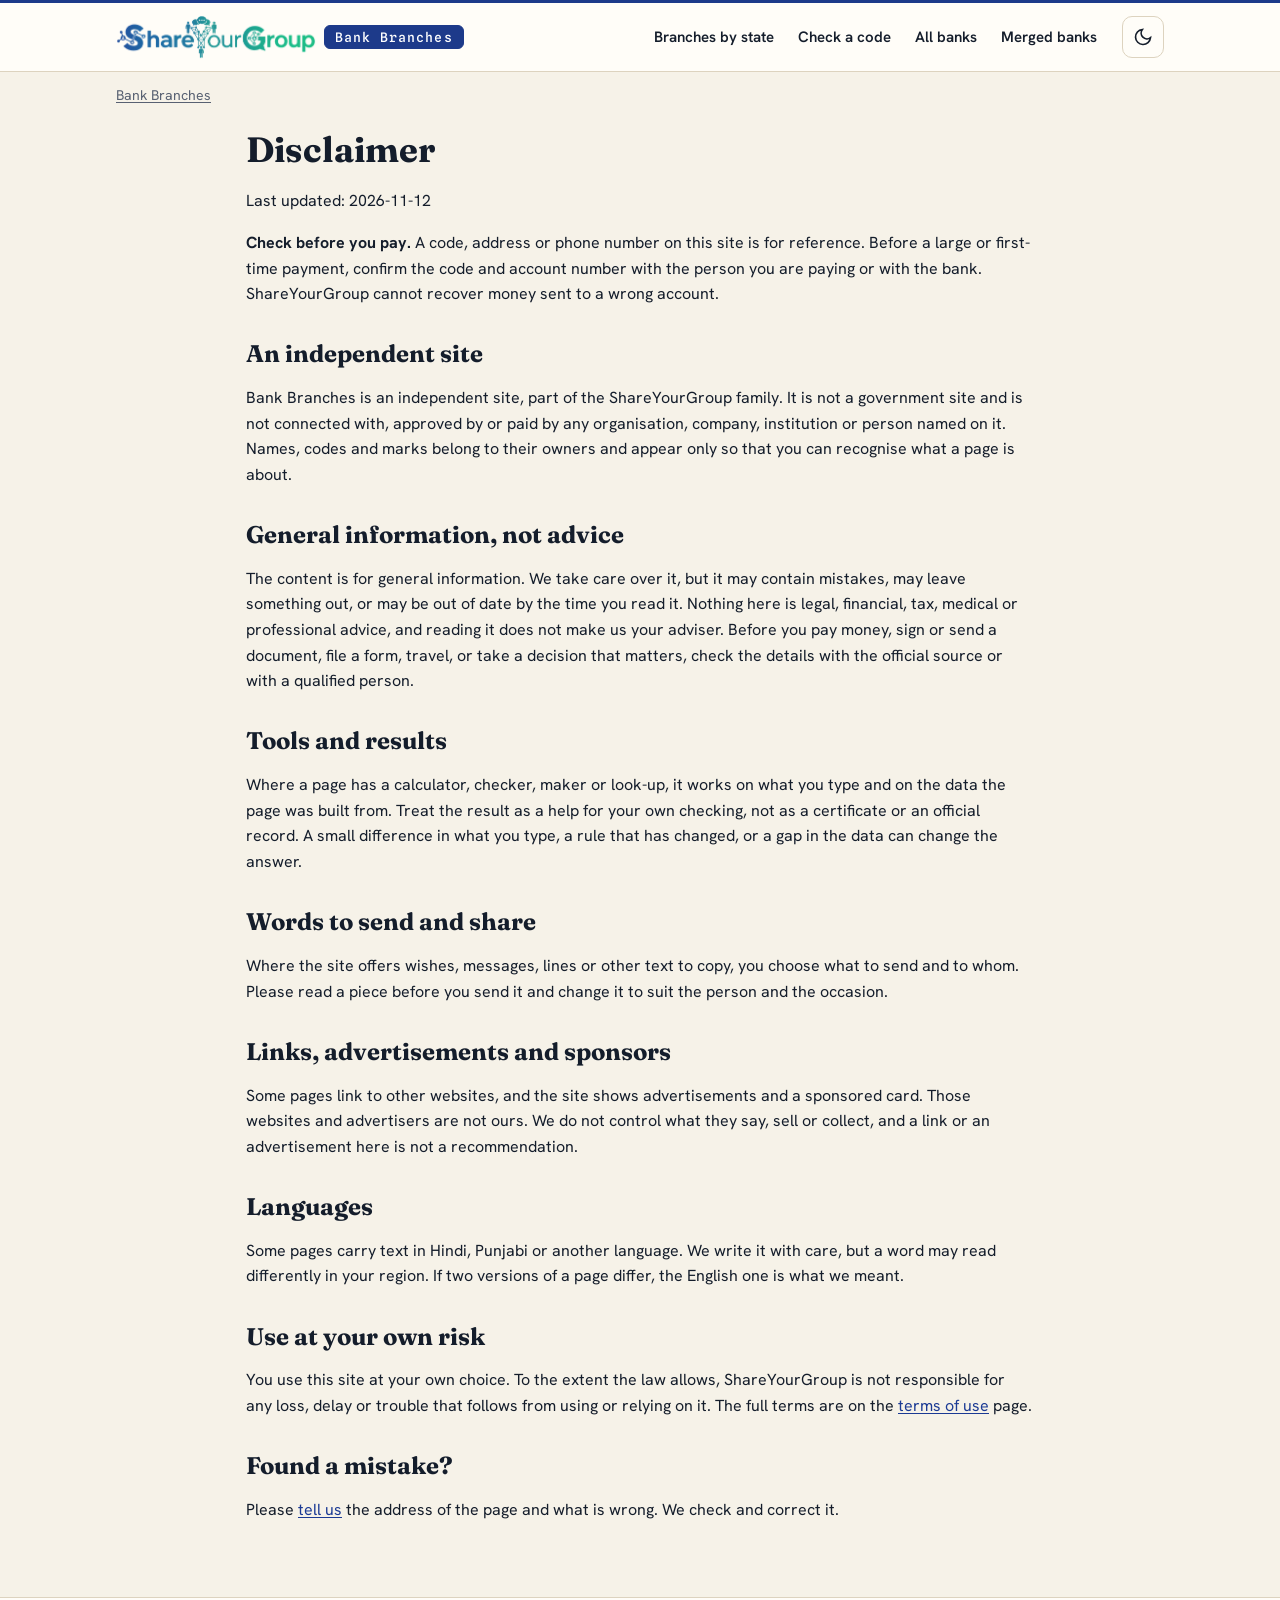
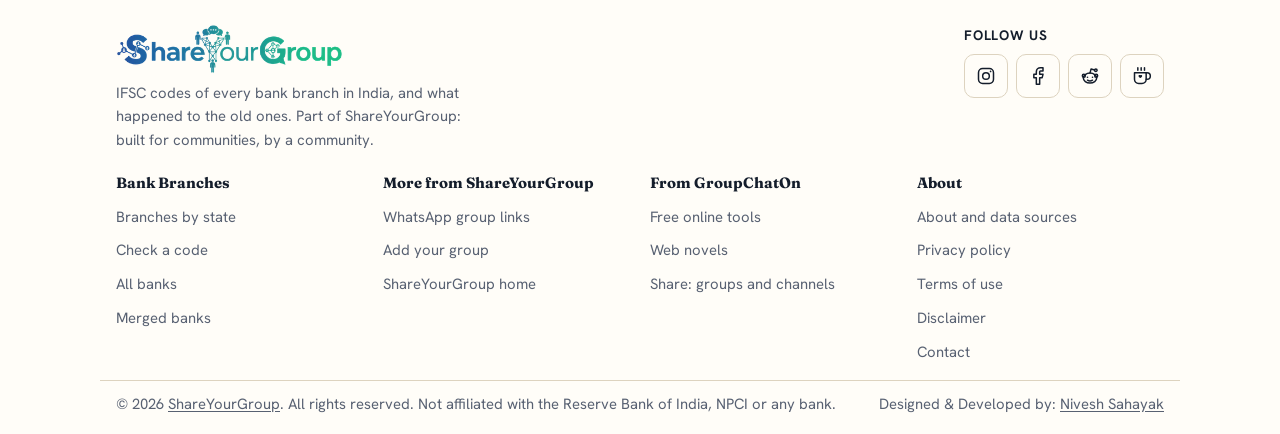
==== disclaimer/index.html @ 9d2b919e "Branch pages, town pages and SWIFT section (1 of 1)" ====
<!doctype html><html lang="en-IN"><head><meta charset="utf-8"><meta name="viewport" content="width=device-width,initial-scale=1"><title>Disclaimer | Bank Branches by ShareYourGroup</title><meta name="description" content="Bank Branches is an independent site for general information. Check important details with an official source."><link rel="canonical" href="https://branches.shareyourgroup.com/disclaimer/"><meta property="og:type" content="website"><meta property="og:title" content="Disclaimer | Bank Branches by ShareYourGroup"><meta property="og:description" content="Bank Branches is an independent site for general information. Check important details with an official source."><meta property="og:url" content="https://branches.shareyourgroup.com/disclaimer/"><meta property="og:site_name" content="Bank Branches by ShareYourGroup"><meta property="og:image" content="https://branches.shareyourgroup.com/icons/share.png"><meta name="twitter:card" content="summary"><meta name="theme-color" content="#0a0f1e"><link rel="icon" href="/icons/fav-32.png"><link rel="apple-touch-icon" href="/icons/icon-180.png"><style>:root{--bg:#f6f2e8;--ink:#141d2b}@media (prefers-color-scheme:dark){:root:not([data-theme=light]){--bg:#0a0f1e;--ink:#eef1f8}}:root[data-theme=dark]{--bg:#0a0f1e;--ink:#eef1f8}html{background:var(--bg);color:var(--ink)}body{margin:0;background:var(--bg)}.boot{position:fixed;inset:0;background:var(--bg);z-index:100;display:flex;flex-direction:column;gap:14px;align-items:center;justify-content:center;opacity:0;pointer-events:none;animation:bi .2s ease .25s forwards}.boot i{width:84px;height:84px;border-radius:22px;background:url(/icons/icon-192.png) center/cover no-repeat;animation:bb 1.2s ease-in-out infinite}.boot b{width:120px;height:4px;border-radius:4px;background:linear-gradient(90deg,transparent,#f2b63c,transparent);background-size:200% 100%;animation:bs 1.1s linear infinite}@keyframes bi{to{opacity:1}}@keyframes bb{50%{transform:scale(1.07)}}@keyframes bs{from{background-position:200% 0}to{background-position:-200% 0}}html.ready .boot{display:none}html.ready main{animation:sin .3s ease-out}@keyframes sin{from{opacity:0;transform:translateY(6px)}}@media (prefers-reduced-motion:reduce){.boot i,.boot b,html.ready main{animation:none}}</style><noscript><style>.boot{display:none}</style></noscript><script>try{var t=localStorage.getItem("syg-theme");if(t)document.documentElement.setAttribute("data-theme",t)}catch(e){}setTimeout(function(){document.documentElement.classList.add("ready")},4000)</script><link rel="preload" href="/assets/site.css?v=1f799d5064" as="style"><link rel="preconnect" href="https://fonts.googleapis.com"><link rel="preconnect" href="https://fonts.gstatic.com" crossorigin><script type="application/ld+json">{"@context": "https://schema.org", "@graph": [{"@type": "WebSite", "@id": "https://branches.shareyourgroup.com/#site", "url": "https://branches.shareyourgroup.com/", "name": "Bank Branches by ShareYourGroup", "publisher": {"@type": "Organization", "name": "ShareYourGroup", "url": "https://www.shareyourgroup.com/"}}]}</script></head><body data-ads="0"><div class="boot" aria-hidden="true"><i></i><b></b></div><link rel="stylesheet" href="/assets/site.css?v=1f799d5064"><link rel="stylesheet" href="/assets/ifsc.css?v=067eca8151"><link rel="stylesheet" href="https://fonts.googleapis.com/css2?family=Fraunces:opsz,wght@9..144,600;9..144,700&family=Hanken+Grotesk:wght@400;600;700&family=Spline+Sans+Mono:wght@500&display=swap" media="print" onload="this.media='all'"><a class="skip" href="#main">Skip to content</a><header class="hd"><div class="wrap hd-in"><a class="brand" href="/" aria-label="Bank Branches by ShareYourGroup, home"><img class="mk mk-l" src="/icons/logo-light.webp" alt="ShareYourGroup" width="200" height="44"><img class="mk mk-d" src="/icons/logo-dark.webp" alt="ShareYourGroup" width="200" height="44"><i>Bank Branches</i></a><nav class="nav" aria-label="Sections"><a href="/">Branches by state</a><a href="https://ifsc.shareyourgroup.com/#check">Check a code</a><a href="https://ifsc.shareyourgroup.com/banks/">All banks</a><a href="https://ifsc.shareyourgroup.com/merged-banks/">Merged banks</a></nav><button class="ic" type="button" data-theme-btn aria-label="Light or dark"><svg viewBox="0 0 24 24" width="20" height="20" fill="none" stroke="currentColor" stroke-width="2" aria-hidden="true"><path d="M21 12.8A9 9 0 1 1 11.2 3a7 7 0 0 0 9.8 9.8z"/></svg></button></div></header><nav class="crumbs wrap" aria-label="You are here"><a href="/">Bank Branches</a></nav><main id="main"><article class="prose wrap"><h1>Disclaimer</h1><p>Last updated: 2026-11-12</p><p><b>Check before you pay.</b> A code, address or phone number on this site is for reference. Before a large or first-time payment, confirm the code and account number with the person you are paying or with the bank. ShareYourGroup cannot recover money sent to a wrong account.</p><h2>An independent site</h2><p>Bank Branches is an independent site, part of the ShareYourGroup family. It is not a government site and is not connected with, approved by or paid by any organisation, company, institution or person named on it. Names, codes and marks belong to their owners and appear only so that you can recognise what a page is about.</p><h2>General information, not advice</h2><p>The content is for general information. We take care over it, but it may contain mistakes, may leave something out, or may be out of date by the time you read it. Nothing here is legal, financial, tax, medical or professional advice, and reading it does not make us your adviser. Before you pay money, sign or send a document, file a form, travel, or take a decision that matters, check the details with the official source or with a qualified person.</p><h2>Tools and results</h2><p>Where a page has a calculator, checker, maker or look-up, it works on what you type and on the data the page was built from. Treat the result as a help for your own checking, not as a certificate or an official record. A small difference in what you type, a rule that has changed, or a gap in the data can change the answer.</p><h2>Words to send and share</h2><p>Where the site offers wishes, messages, lines or other text to copy, you choose what to send and to whom. Please read a piece before you send it and change it to suit the person and the occasion.</p><h2>Links, advertisements and sponsors</h2><p>Some pages link to other websites, and the site shows advertisements and a sponsored card. Those websites and advertisers are not ours. We do not control what they say, sell or collect, and a link or an advertisement here is not a recommendation.</p><h2>Languages</h2><p>Some pages carry text in Hindi, Punjabi or another language. We write it with care, but a word may read differently in your region. If two versions of a page differ, the English one is what we meant.</p><h2>Use at your own risk</h2><p>You use this site at your own choice. To the extent the law allows, ShareYourGroup is not responsible for any loss, delay or trouble that follows from using or relying on it. The full terms are on the <a href="/terms-of-use/">terms of use</a> page.</p><h2>Found a mistake?</h2><p>Please <a href="/contact/">tell us</a> the address of the page and what is wrong. We check and correct it.</p></article></main><footer class="ft"><div class="wrap ft-brand"><div><a href="https://www.shareyourgroup.com/" aria-label="ShareYourGroup home"><img class="mk mk-l" src="/icons/logo-light.webp" alt="ShareYourGroup" width="173" height="38" loading="lazy"><img class="mk mk-d" src="/icons/logo-dark.webp" alt="ShareYourGroup" width="173" height="38" loading="lazy"></a><p>IFSC codes of every bank branch in India, and what happened to the old ones. Part of ShareYourGroup: built for communities, by a community.</p></div><div><p class="follow">Follow us</p><div class="socials"> <a aria-label="Instagram" class="icon-btn soc soc-ig" href="https://www.instagram.com/shareyourgroup" rel="noopener" target="_blank" title="Instagram"><svg aria-hidden="true" class="i" viewBox="0 0 24 24"><rect height="18" rx="5" width="18" x="3" y="3"></rect><circle cx="12" cy="12" r="4"></circle><circle cx="17.5" cy="6.5" fill="currentColor" r="1" stroke="none"></circle></svg></a> <a aria-label="Facebook" class="icon-btn soc soc-fb" href="https://www.facebook.com/shareyourgroup" rel="noopener" target="_blank" title="Facebook"><svg aria-hidden="true" class="i" viewBox="0 0 24 24"><path d="M18 2h-3a5 5 0 0 0-5 5v3H7v4h3v8h4v-8h3l1-4h-4V7a1 1 0 0 1 1-1h3z"></path></svg></a> <a aria-label="Reddit" class="icon-btn soc soc-rd" href="https://www.reddit.com/user/shareyourgroup/" rel="noopener" target="_blank" title="Reddit"><svg aria-hidden="true" class="i" viewBox="0 0 24 24"><ellipse cx="12" cy="14.5" rx="8" ry="6"></ellipse><circle cx="4.6" cy="11.6" r="1.8"></circle><circle cx="19.4" cy="11.6" r="1.8"></circle><path d="M12 8.5l1.3-5 4.2 1.2"></path><circle cx="19" cy="5" r="1.5"></circle><circle cx="9" cy="13.5" fill="currentColor" r="1" stroke="none"></circle><circle cx="15" cy="13.5" fill="currentColor" r="1" stroke="none"></circle><path d="M9 17c1.8 1.2 4.2 1.2 6 0"></path></svg></a> <a aria-label="Support us on Ko-fi" class="icon-btn soc soc-kf" href="https://ko-fi.com/mkr" rel="noopener" target="_blank" title="Support us on Ko-fi"><svg aria-hidden="true" class="i" viewBox="0 0 24 24"><path d="M17 8h1a4 4 0 0 1 0 8h-1"></path><path d="M3 8h14v8a5 5 0 0 1-5 5H8a5 5 0 0 1-5-5z"></path><path d="M10 11.2c-.6-.8-2.2-.6-2.2.7 0 1.1 1.5 2 2.2 2.6.7-.6 2.2-1.5 2.2-2.6 0-1.3-1.6-1.5-2.2-.7z" fill="currentColor" stroke="none"></path><path d="M7 2v3M11 2v3M15 2v3"></path></svg></a> </div></div></div><div class="wrap ft-in"><div><b>Bank Branches</b><a href="/">Branches by state</a><a href="https://ifsc.shareyourgroup.com/#check">Check a code</a><a href="https://ifsc.shareyourgroup.com/banks/">All banks</a><a href="https://ifsc.shareyourgroup.com/merged-banks/">Merged banks</a></div><div><b>More from ShareYourGroup</b><a href="https://www.shareyourgroup.com/">WhatsApp group links</a><a href="https://www.shareyourgroup.com/p/submit-your-group-links.html">Add your group</a><a href="https://www.shareyourgroup.com/">ShareYourGroup home</a></div><div><b>From GroupChatOn</b><a href="https://infinity.groupchaton.com/">Free online tools</a><a href="https://novel.groupchaton.com/">Web novels</a><a href="https://share.groupchaton.com/">Share: groups and channels</a></div><div><b>About</b><a href="/about/">About and data sources</a><a href="/privacy-policy/">Privacy policy</a><a href="/terms-of-use/">Terms of use</a><a href="/disclaimer/">Disclaimer</a><a href="/contact/">Contact</a></div></div><div class="wrap ft-end"><p>&#169; 2026 <a href="https://www.shareyourgroup.com/">ShareYourGroup</a>. All rights reserved. Not affiliated with the Reserve Bank of India, NPCI or any bank.</p><p class="credit"><span data-ns-credit>Designed &amp; Developed by: <a href="https://www.niveshsahayak.in/" rel="noopener" target="_blank">Nivesh Sahayak</a></span></p></div></footer><script src="/assets/site.js?v=be6129bb4a" defer></script><script src="https://assets.niveshsahayak.in/assets/credit.js" defer></script></body></html>
---- assets/site.css ----
/* ShareYourGroup sites: one small stylesheet for every page of the family. Colours and lettering follow shareyourgroup.com
   (green on near-black, Space Grotesk headings, Inter text, JetBrains Mono codes); light mode for readers who prefer it. */
:root{
  --amber:#8b5cf6;--teal:#16a34a;
  --bg:#f4f6fa;--surface:#ffffff;--surface2:#eef1f6;--ink:#0b1220;--soft:#556174;--line:#dfe4ec;
  --accent:#0e7a40;--accent-ink:#ffffff;--link:#0b6b38;--ok:#0e7a40;--bad:#b42318;--focus:#8b5cf6;--field:#ffffff;--field-line:#c7cfdb;
  --font:'Inter',system-ui,-apple-system,'Segoe UI',Roboto,sans-serif;
  --font-head:'Space Grotesk',var(--font);--mono:'JetBrains Mono',ui-monospace,Consolas,monospace;
  --r:14px;--shadow:0 1px 2px rgba(12,22,40,.06),0 10px 30px -14px rgba(20,30,60,.25);
  color-scheme:light;
}
@media (prefers-color-scheme:dark){:root:not([data-theme=light]){--bg:#06080c;--surface:#0c1016;--surface2:#141a23;--ink:#eef2f7;--soft:#93a0b2;--line:#1f2733;--accent:#25d366;--accent-ink:#03200e;--link:#4ade80;--ok:#4ade80;--bad:#ff8a94;--field:#0a0e14;--field-line:#2a3442;--teal:#25d366;--shadow:0 1px 2px rgba(0,0,0,.5),0 10px 30px -12px rgba(0,0,0,.6);color-scheme:dark}}
:root[data-theme=dark]{--bg:#06080c;--surface:#0c1016;--surface2:#141a23;--ink:#eef2f7;--soft:#93a0b2;--line:#1f2733;--accent:#25d366;--accent-ink:#03200e;--link:#4ade80;--ok:#4ade80;--bad:#ff8a94;--field:#0a0e14;--field-line:#2a3442;--teal:#25d366;--shadow:0 1px 2px rgba(0,0,0,.5),0 10px 30px -12px rgba(0,0,0,.6);color-scheme:dark}

*,*::before,*::after{box-sizing:border-box}
html{-webkit-text-size-adjust:100%;scroll-padding-top:76px}
body{margin:0;background:var(--bg);color:var(--ink);font:400 1rem/1.6 var(--font);overflow-wrap:break-word}
h1,h2,h3{font-family:var(--font-head);line-height:1.2;margin:1.4em 0 .5em;letter-spacing:-.01em}
h1{font-size:clamp(1.5rem,1.1rem + 2vw,2.2rem);margin-top:0}
h2{font-size:clamp(1.2rem,1.05rem + .8vw,1.5rem)}h3{font-size:1.08rem}
a{color:var(--link);text-underline-offset:2px}a:hover{text-decoration-thickness:2px}
:focus-visible{outline:3px solid var(--focus);outline-offset:2px;border-radius:4px}
.wrap{max-width:1080px;margin:0 auto;padding:0 16px}
.skip{position:absolute;left:-9999px}.skip:focus{left:8px;top:8px;z-index:50;background:var(--surface);padding:8px 12px;border-radius:8px}
[hidden]{display:none!important}
.mono{font-family:var(--mono);letter-spacing:.02em}

/* header */
.hd{position:sticky;top:0;z-index:20;background:var(--surface);border-bottom:1px solid var(--line)}
.hd-in{display:flex;align-items:center;gap:8px 14px;min-height:68px;flex-wrap:wrap;padding-top:6px;padding-bottom:6px}
.brand{display:flex;align-items:center;gap:8px;text-decoration:none;color:var(--ink);margin-right:auto;min-width:0}
.brand .mk{height:44px;width:auto;flex:none}.brand .mk-d{display:none}
@media (prefers-color-scheme:dark){:root:not([data-theme=light]) .brand .mk-l{display:none}:root:not([data-theme=light]) .brand .mk-d{display:block}}
:root[data-theme=dark] .brand .mk-l{display:none}:root[data-theme=dark] .brand .mk-d{display:block}
.brand i{font:700 .82rem var(--font-head);font-style:normal;color:var(--accent);border:1px solid var(--line);border-radius:99px;padding:3px 10px;white-space:nowrap}
/* logo 44 px; phones get a smaller one so logo, site name and the theme button stay on one row */
@media (max-width:640px){.brand .mk{height:36px}.brand{flex:1 1 0%}.brand i{overflow:hidden;text-overflow:ellipsis;min-width:0}}
@media (max-width:380px){.brand .mk{height:30px}}
@media (max-width:340px){.brand .mk{height:24px}}
.nav{display:flex;gap:2px;flex-wrap:wrap}
.nav a{padding:9px 11px;border-radius:8px;text-decoration:none;color:var(--ink);font-weight:600;font-size:.94rem}
.nav a:hover,.nav a[aria-current]{background:var(--surface2)}
.ic{width:42px;height:42px;border-radius:10px;border:1px solid var(--line);background:var(--surface);color:var(--ink);display:grid;place-items:center;cursor:pointer;flex:none}
@media (max-width:640px){.nav{order:3;width:100%;overflow-x:auto;flex-wrap:nowrap;margin:0 -4px;scrollbar-width:none}.nav a{white-space:nowrap;padding:8px 10px}}

.crumbs{font-size:.88rem;color:var(--soft);padding-top:12px}
.crumbs a{color:var(--soft)}

/* hero + search */
.hero{padding-top:26px;padding-bottom:8px}
.hero p{color:var(--soft);max-width:70ch;margin:.4em 0 0}
.finder{background:var(--surface);border:1px solid var(--line);border-radius:var(--r);box-shadow:var(--shadow);padding:16px;margin:18px 0}
.finder label{display:block;font-weight:600;font-size:.92rem;margin-bottom:4px}
.fields{display:grid;gap:12px;grid-template-columns:repeat(auto-fit,minmax(min(100%,220px),1fr))}
input[type=text],input[type=search],select{width:100%;min-height:46px;padding:10px 12px;font:inherit;font-size:1rem;color:var(--ink);background:var(--field);border:1px solid var(--field-line);border-radius:10px}
select:disabled,input:disabled{opacity:.55}
.btn{display:inline-flex;align-items:center;justify-content:center;gap:8px;min-height:44px;padding:10px 18px;border-radius:10px;border:1px solid var(--accent);background:var(--accent);color:var(--accent-ink);font:600 1rem var(--font);text-decoration:none;cursor:pointer}
.btn.ghost{background:transparent;color:var(--accent)}
.btn.sm{min-height:36px;padding:6px 12px;font-size:.9rem}
.hint{color:var(--soft);font-size:.9rem;margin:.5em 0 0}
.shim{border-radius:10px;background:linear-gradient(90deg,var(--surface2) 25%,var(--line) 37%,var(--surface2) 63%);background-size:400% 100%;animation:shim 1.3s ease infinite;min-height:46px}
@keyframes shim{0%{background-position:100% 0}100%{background-position:0 0}}
@keyframes rise{from{opacity:0;transform:translateY(6px)}to{opacity:1;transform:none}}
.rise{animation:rise .3s ease-out}
@media (prefers-reduced-motion:reduce){.shim,.rise{animation:none}}

/* suggestions under a text box */
.fields>div{position:relative}
.sug{position:absolute;left:0;right:0;top:100%;z-index:15;list-style:none;margin:4px 0 0;padding:4px;background:var(--surface);border:1px solid var(--field-line);border-radius:10px;box-shadow:var(--shadow);max-height:60vh;overflow:auto}
.sug button{display:block;width:100%;text-align:left;min-height:44px;padding:8px 10px;border:0;border-radius:8px;background:none;color:var(--ink);font:inherit;cursor:pointer}
.sug button:hover,.sug button.on{background:var(--surface2)}
.sug small{color:var(--soft)}.sug .none{padding:10px;color:var(--soft);font-size:.92rem}

/* result card */
.result{background:var(--surface);border:2px solid var(--teal);border-radius:var(--r);padding:16px;margin:16px 0}
.result h2{margin:0 0 .3em;font-size:1.15rem}
.big{font:500 clamp(1.5rem,1.1rem + 2.4vw,2.2rem)/1.2 var(--mono);letter-spacing:.04em;margin:.2em 0;overflow-wrap:anywhere}
.acts{display:flex;gap:8px;flex-wrap:wrap;margin-top:12px}
dl.facts{display:grid;grid-template-columns:minmax(110px,max-content) 1fr;gap:6px 14px;margin:12px 0 0}
dl.facts dt{color:var(--soft);font-size:.92rem}dl.facts dd{margin:0;font-weight:600;overflow-wrap:anywhere}
@media (max-width:420px){dl.facts{grid-template-columns:1fr}dl.facts dd{margin-bottom:6px}}
.tags{display:flex;gap:6px;flex-wrap:wrap;margin-top:10px}
.tag{font-size:.8rem;font-weight:600;padding:3px 9px;border-radius:99px;background:var(--surface2);border:1px solid var(--line)}
.tag.yes{color:var(--ok)}.tag.no{color:var(--soft);text-decoration:line-through}

/* lists of links (banks, states, districts) */
.grid{display:grid;gap:10px;grid-template-columns:repeat(auto-fill,minmax(min(100%,250px),1fr));list-style:none;padding:0;margin:14px 0}
.grid a{display:flex;justify-content:space-between;align-items:center;gap:10px;min-height:52px;padding:10px 14px;background:var(--surface);border:1px solid var(--line);border-radius:10px;text-decoration:none;color:var(--ink);font-weight:600;line-height:1.3}
.grid a:hover{border-color:var(--accent);box-shadow:var(--shadow)}
.grid a small{color:var(--soft);font-weight:400;white-space:nowrap;font-size:.84rem}
.cols{columns:3 220px;column-gap:24px;list-style:none;padding:0;margin:12px 0}
.cols li{break-inside:avoid;padding:3px 0}
.az{display:flex;flex-wrap:wrap;gap:4px;margin:10px 0}
.az a{min-width:36px;min-height:36px;display:grid;place-items:center;border:1px solid var(--line);border-radius:8px;background:var(--surface);text-decoration:none;font-weight:700}

/* tables: scroll inside their own box on small screens, never the page */
.tbl{overflow-x:auto;background:var(--surface);border:1px solid var(--line);border-radius:var(--r);margin:14px 0}
table{border-collapse:collapse;width:100%;font-size:.94rem}
th,td{text-align:left;padding:9px 12px;border-bottom:1px solid var(--line);vertical-align:top}
th{background:var(--surface2);font-weight:700;white-space:nowrap;position:sticky;top:0}
tr:last-child td{border-bottom:0}
td.mono{white-space:nowrap}
td small{color:var(--soft);display:block}
@media (max-width:640px){
  table.stack thead{position:absolute;left:-9999px}
  table.stack tr{display:block;padding:10px 12px;border-bottom:1px solid var(--line)}
  table.stack td{display:block;padding:1px 0;border:0}
  table.stack td[data-l]::before{content:attr(data-l) ": ";color:var(--soft);font-size:.84rem}
  table.stack td:first-child{font-weight:700}
}

.prose{max-width:820px;padding-top:22px;padding-bottom:22px}
.prose.wide{max-width:1080px}
.prose li{margin:.25em 0}
.note{background:var(--surface2);border-left:4px solid var(--accent);border-radius:8px;padding:10px 14px;margin:14px 0;font-size:.95rem}
details{background:var(--surface);border:1px solid var(--line);border-radius:10px;padding:0 14px;margin:8px 0}
summary{cursor:pointer;font-weight:700;padding:12px 0;min-height:44px}
details[open] summary{border-bottom:1px solid var(--line);margin-bottom:8px}

/* sponsor card (never an advertising network; one per page) */
.sponsor-slot{max-width:820px;margin:22px auto}
.sponsor{display:flex;gap:12px;align-items:center;background:var(--surface);border:1px dashed var(--line);border-radius:var(--r);padding:10px 12px;text-decoration:none;color:var(--ink)}
.sponsor img{width:72px;height:72px;object-fit:cover;border-radius:8px;flex:none}
.sponsor small{display:block;color:var(--soft);font-size:.72rem;text-transform:uppercase;letter-spacing:.06em}
.sponsor b{display:block}.sponsor span span{display:block;color:var(--soft);font-size:.9rem}
.sponsor em{font-style:normal;color:var(--link);font-weight:600;font-size:.9rem}
.sp-promo{font-size:.84rem;margin:6px 2px 0;text-align:right}.sp-promo a{color:var(--soft)}

/* footer */
.ft{margin-top:36px;background:var(--surface);border-top:1px solid var(--line);font-size:.93rem}
.ft-in{display:grid;gap:20px;grid-template-columns:repeat(auto-fit,minmax(200px,1fr));padding-top:26px;padding-bottom:10px}
.ft-in b{display:block;font-family:var(--font-head);margin-bottom:6px}
.ft-in a{display:block;padding:5px 0;color:var(--soft);text-decoration:none}.ft-in a:hover{color:var(--link);text-decoration:underline}
.ft-end{border-top:1px solid var(--line);padding-top:12px;padding-bottom:18px;color:var(--soft);display:flex;gap:6px 20px;flex-wrap:wrap;justify-content:space-between}
.ft-end p{margin:0}
.toast{position:fixed;left:50%;bottom:22px;transform:translateX(-50%);background:var(--ink);color:var(--bg);padding:10px 16px;border-radius:10px;z-index:60;font-weight:600;box-shadow:var(--shadow)}

@media print{.hd,.ft,.sponsor-slot,.finder,.acts,.crumbs{display:none!important}body{background:#fff;color:#000}}

/* cards of text people copy and send (wishes, messages, quotes, jokes): the text, then Copy / WhatsApp / Share */
.cards{display:grid;gap:12px;grid-template-columns:repeat(auto-fill,minmax(min(100%,320px),1fr));list-style:none;padding:0;margin:14px 0}
.card{background:var(--surface);border:1px solid var(--line);border-radius:var(--r);padding:14px;display:flex;flex-direction:column;gap:10px}
.card p{margin:0;white-space:pre-line;font-size:1.02rem}.card .acts{margin-top:auto}
.chips{display:flex;gap:8px;flex-wrap:wrap;margin:12px 0}
.chips a,.chips button{min-height:38px;padding:7px 14px;border-radius:99px;border:1px solid var(--line);background:var(--surface);color:var(--ink);font:600 .92rem var(--font);text-decoration:none;cursor:pointer}
.chips a[aria-current],.chips button[aria-pressed=true]{background:var(--accent);color:var(--accent-ink);border-color:var(--accent)}
---- assets/site.css ----
/* ShareYourGroup sites: one small stylesheet for every page of the family. Colours and lettering follow shareyourgroup.com
   (green on near-black, Space Grotesk headings, Inter text, JetBrains Mono codes); light mode for readers who prefer it. */
:root{
  --amber:#8b5cf6;--teal:#16a34a;
  --bg:#f4f6fa;--surface:#ffffff;--surface2:#eef1f6;--ink:#0b1220;--soft:#556174;--line:#dfe4ec;
  --accent:#0e7a40;--accent-ink:#ffffff;--link:#0b6b38;--ok:#0e7a40;--bad:#b42318;--focus:#8b5cf6;--field:#ffffff;--field-line:#c7cfdb;
  --font:'Inter',system-ui,-apple-system,'Segoe UI',Roboto,sans-serif;
  --font-head:'Space Grotesk',var(--font);--mono:'JetBrains Mono',ui-monospace,Consolas,monospace;
  --r:14px;--shadow:0 1px 2px rgba(12,22,40,.06),0 10px 30px -14px rgba(20,30,60,.25);
  color-scheme:light;
}
@media (prefers-color-scheme:dark){:root:not([data-theme=light]){--bg:#06080c;--surface:#0c1016;--surface2:#141a23;--ink:#eef2f7;--soft:#93a0b2;--line:#1f2733;--accent:#25d366;--accent-ink:#03200e;--link:#4ade80;--ok:#4ade80;--bad:#ff8a94;--field:#0a0e14;--field-line:#2a3442;--teal:#25d366;--shadow:0 1px 2px rgba(0,0,0,.5),0 10px 30px -12px rgba(0,0,0,.6);color-scheme:dark}}
:root[data-theme=dark]{--bg:#06080c;--surface:#0c1016;--surface2:#141a23;--ink:#eef2f7;--soft:#93a0b2;--line:#1f2733;--accent:#25d366;--accent-ink:#03200e;--link:#4ade80;--ok:#4ade80;--bad:#ff8a94;--field:#0a0e14;--field-line:#2a3442;--teal:#25d366;--shadow:0 1px 2px rgba(0,0,0,.5),0 10px 30px -12px rgba(0,0,0,.6);color-scheme:dark}

*,*::before,*::after{box-sizing:border-box}
html{-webkit-text-size-adjust:100%;scroll-padding-top:76px}
body{margin:0;background:var(--bg);color:var(--ink);font:400 1rem/1.6 var(--font);overflow-wrap:break-word}
h1,h2,h3{font-family:var(--font-head);line-height:1.2;margin:1.4em 0 .5em;letter-spacing:-.01em}
h1{font-size:clamp(1.5rem,1.1rem + 2vw,2.2rem);margin-top:0}
h2{font-size:clamp(1.2rem,1.05rem + .8vw,1.5rem)}h3{font-size:1.08rem}
a{color:var(--link);text-underline-offset:2px}a:hover{text-decoration-thickness:2px}
:focus-visible{outline:3px solid var(--focus);outline-offset:2px;border-radius:4px}
.wrap{max-width:1080px;margin:0 auto;padding:0 16px}
.skip{position:absolute;left:-9999px}.skip:focus{left:8px;top:8px;z-index:50;background:var(--surface);padding:8px 12px;border-radius:8px}
[hidden]{display:none!important}
.mono{font-family:var(--mono);letter-spacing:.02em}

/* header */
.hd{position:sticky;top:0;z-index:20;background:var(--surface);border-bottom:1px solid var(--line)}
.hd-in{display:flex;align-items:center;gap:8px 14px;min-height:68px;flex-wrap:wrap;padding-top:6px;padding-bottom:6px}
.brand{display:flex;align-items:center;gap:8px;text-decoration:none;color:var(--ink);margin-right:auto;min-width:0}
.brand .mk{height:44px;width:auto;flex:none}.brand .mk-d{display:none}
@media (prefers-color-scheme:dark){:root:not([data-theme=light]) .brand .mk-l{display:none}:root:not([data-theme=light]) .brand .mk-d{display:block}}
:root[data-theme=dark] .brand .mk-l{display:none}:root[data-theme=dark] .brand .mk-d{display:block}
.brand i{font:700 .82rem var(--font-head);font-style:normal;color:var(--accent);border:1px solid var(--line);border-radius:99px;padding:3px 10px;white-space:nowrap}
/* logo 44 px; phones get a smaller one so logo, site name and the theme button stay on one row */
@media (max-width:640px){.brand .mk{height:36px}.brand{flex:1 1 0%}.brand i{overflow:hidden;text-overflow:ellipsis;min-width:0}}
@media (max-width:380px){.brand .mk{height:30px}}
@media (max-width:340px){.brand .mk{height:24px}}
.nav{display:flex;gap:2px;flex-wrap:wrap}
.nav a{padding:9px 11px;border-radius:8px;text-decoration:none;color:var(--ink);font-weight:600;font-size:.94rem}
.nav a:hover,.nav a[aria-current]{background:var(--surface2)}
.ic{width:42px;height:42px;border-radius:10px;border:1px solid var(--line);background:var(--surface);color:var(--ink);display:grid;place-items:center;cursor:pointer;flex:none}
@media (max-width:640px){.nav{order:3;width:100%;overflow-x:auto;flex-wrap:nowrap;margin:0 -4px;scrollbar-width:none}.nav a{white-space:nowrap;padding:8px 10px}}

.crumbs{font-size:.88rem;color:var(--soft);padding-top:12px}
.crumbs a{color:var(--soft)}

/* hero + search */
.hero{padding-top:26px;padding-bottom:8px}
.hero p{color:var(--soft);max-width:70ch;margin:.4em 0 0}
.finder{background:var(--surface);border:1px solid var(--line);border-radius:var(--r);box-shadow:var(--shadow);padding:16px;margin:18px 0}
.finder label{display:block;font-weight:600;font-size:.92rem;margin-bottom:4px}
.fields{display:grid;gap:12px;grid-template-columns:repeat(auto-fit,minmax(min(100%,220px),1fr))}
input[type=text],input[type=search],select{width:100%;min-height:46px;padding:10px 12px;font:inherit;font-size:1rem;color:var(--ink);background:var(--field);border:1px solid var(--field-line);border-radius:10px}
select:disabled,input:disabled{opacity:.55}
.btn{display:inline-flex;align-items:center;justify-content:center;gap:8px;min-height:44px;padding:10px 18px;border-radius:10px;border:1px solid var(--accent);background:var(--accent);color:var(--accent-ink);font:600 1rem var(--font);text-decoration:none;cursor:pointer}
.btn.ghost{background:transparent;color:var(--accent)}
.btn.sm{min-height:36px;padding:6px 12px;font-size:.9rem}
.hint{color:var(--soft);font-size:.9rem;margin:.5em 0 0}
.shim{border-radius:10px;background:linear-gradient(90deg,var(--surface2) 25%,var(--line) 37%,var(--surface2) 63%);background-size:400% 100%;animation:shim 1.3s ease infinite;min-height:46px}
@keyframes shim{0%{background-position:100% 0}100%{background-position:0 0}}
@keyframes rise{from{opacity:0;transform:translateY(6px)}to{opacity:1;transform:none}}
.rise{animation:rise .3s ease-out}
@media (prefers-reduced-motion:reduce){.shim,.rise{animation:none}}

/* suggestions under a text box */
.fields>div{position:relative}
.sug{position:absolute;left:0;right:0;top:100%;z-index:15;list-style:none;margin:4px 0 0;padding:4px;background:var(--surface);border:1px solid var(--field-line);border-radius:10px;box-shadow:var(--shadow);max-height:60vh;overflow:auto}
.sug button{display:block;width:100%;text-align:left;min-height:44px;padding:8px 10px;border:0;border-radius:8px;background:none;color:var(--ink);font:inherit;cursor:pointer}
.sug button:hover,.sug button.on{background:var(--surface2)}
.sug small{color:var(--soft)}.sug .none{padding:10px;color:var(--soft);font-size:.92rem}

/* result card */
.result{background:var(--surface);border:2px solid var(--teal);border-radius:var(--r);padding:16px;margin:16px 0}
.result h2{margin:0 0 .3em;font-size:1.15rem}
.big{font:500 clamp(1.5rem,1.1rem + 2.4vw,2.2rem)/1.2 var(--mono);letter-spacing:.04em;margin:.2em 0;overflow-wrap:anywhere}
.acts{display:flex;gap:8px;flex-wrap:wrap;margin-top:12px}
dl.facts{display:grid;grid-template-columns:minmax(110px,max-content) 1fr;gap:6px 14px;margin:12px 0 0}
dl.facts dt{color:var(--soft);font-size:.92rem}dl.facts dd{margin:0;font-weight:600;overflow-wrap:anywhere}
@media (max-width:420px){dl.facts{grid-template-columns:1fr}dl.facts dd{margin-bottom:6px}}
.tags{display:flex;gap:6px;flex-wrap:wrap;margin-top:10px}
.tag{font-size:.8rem;font-weight:600;padding:3px 9px;border-radius:99px;background:var(--surface2);border:1px solid var(--line)}
.tag.yes{color:var(--ok)}.tag.no{color:var(--soft);text-decoration:line-through}

/* lists of links (banks, states, districts) */
.grid{display:grid;gap:10px;grid-template-columns:repeat(auto-fill,minmax(min(100%,250px),1fr));list-style:none;padding:0;margin:14px 0}
.grid a{display:flex;justify-content:space-between;align-items:center;gap:10px;min-height:52px;padding:10px 14px;background:var(--surface);border:1px solid var(--line);border-radius:10px;text-decoration:none;color:var(--ink);font-weight:600;line-height:1.3}
.grid a:hover{border-color:var(--accent);box-shadow:var(--shadow)}
.grid a small{color:var(--soft);font-weight:400;white-space:nowrap;font-size:.84rem}
.cols{columns:3 220px;column-gap:24px;list-style:none;padding:0;margin:12px 0}
.cols li{break-inside:avoid;padding:3px 0}
.az{display:flex;flex-wrap:wrap;gap:4px;margin:10px 0}
.az a{min-width:36px;min-height:36px;display:grid;place-items:center;border:1px solid var(--line);border-radius:8px;background:var(--surface);text-decoration:none;font-weight:700}

/* tables: scroll inside their own box on small screens, never the page */
.tbl{overflow-x:auto;background:var(--surface);border:1px solid var(--line);border-radius:var(--r);margin:14px 0}
table{border-collapse:collapse;width:100%;font-size:.94rem}
th,td{text-align:left;padding:9px 12px;border-bottom:1px solid var(--line);vertical-align:top}
th{background:var(--surface2);font-weight:700;white-space:nowrap;position:sticky;top:0}
tr:last-child td{border-bottom:0}
td.mono{white-space:nowrap}
td small{color:var(--soft);display:block}
@media (max-width:640px){
  table.stack thead{position:absolute;left:-9999px}
  table.stack tr{display:block;padding:10px 12px;border-bottom:1px solid var(--line)}
  table.stack td{display:block;padding:1px 0;border:0}
  table.stack td[data-l]::before{content:attr(data-l) ": ";color:var(--soft);font-size:.84rem}
  table.stack td:first-child{font-weight:700}
}

.prose{max-width:820px;padding-top:22px;padding-bottom:22px}
.prose.wide{max-width:1080px}
.prose li{margin:.25em 0}
.note{background:var(--surface2);border-left:4px solid var(--accent);border-radius:8px;padding:10px 14px;margin:14px 0;font-size:.95rem}
details{background:var(--surface);border:1px solid var(--line);border-radius:10px;padding:0 14px;margin:8px 0}
summary{cursor:pointer;font-weight:700;padding:12px 0;min-height:44px}
details[open] summary{border-bottom:1px solid var(--line);margin-bottom:8px}

/* sponsor card (never an advertising network; one per page) */
.sponsor-slot{max-width:820px;margin:22px auto}
.sponsor{display:flex;gap:12px;align-items:center;background:var(--surface);border:1px dashed var(--line);border-radius:var(--r);padding:10px 12px;text-decoration:none;color:var(--ink)}
.sponsor img{width:72px;height:72px;object-fit:cover;border-radius:8px;flex:none}
.sponsor small{display:block;color:var(--soft);font-size:.72rem;text-transform:uppercase;letter-spacing:.06em}
.sponsor b{display:block}.sponsor span span{display:block;color:var(--soft);font-size:.9rem}
.sponsor em{font-style:normal;color:var(--link);font-weight:600;font-size:.9rem}
.sp-promo{font-size:.84rem;margin:6px 2px 0;text-align:right}.sp-promo a{color:var(--soft)}

/* footer */
.ft{margin-top:36px;background:var(--surface);border-top:1px solid var(--line);font-size:.93rem}
.ft-in{display:grid;gap:20px;grid-template-columns:repeat(auto-fit,minmax(200px,1fr));padding-top:26px;padding-bottom:10px}
.ft-in b{display:block;font-family:var(--font-head);margin-bottom:6px}
.ft-in a{display:block;padding:5px 0;color:var(--soft);text-decoration:none}.ft-in a:hover{color:var(--link);text-decoration:underline}
.ft-end{border-top:1px solid var(--line);padding-top:12px;padding-bottom:18px;color:var(--soft);display:flex;gap:6px 20px;flex-wrap:wrap;justify-content:space-between}
.ft-end p{margin:0}
.toast{position:fixed;left:50%;bottom:22px;transform:translateX(-50%);background:var(--ink);color:var(--bg);padding:10px 16px;border-radius:10px;z-index:60;font-weight:600;box-shadow:var(--shadow)}

@media print{.hd,.ft,.sponsor-slot,.finder,.acts,.crumbs{display:none!important}body{background:#fff;color:#000}}

/* cards of text people copy and send (wishes, messages, quotes, jokes): the text, then Copy / WhatsApp / Share */
.cards{display:grid;gap:12px;grid-template-columns:repeat(auto-fill,minmax(min(100%,320px),1fr));list-style:none;padding:0;margin:14px 0}
.card{background:var(--surface);border:1px solid var(--line);border-radius:var(--r);padding:14px;display:flex;flex-direction:column;gap:10px}
.card p{margin:0;white-space:pre-line;font-size:1.02rem}.card .acts{margin-top:auto}
.chips{display:flex;gap:8px;flex-wrap:wrap;margin:12px 0}
.chips a,.chips button{min-height:38px;padding:7px 14px;border-radius:99px;border:1px solid var(--line);background:var(--surface);color:var(--ink);font:600 .92rem var(--font);text-decoration:none;cursor:pointer}
.chips a[aria-current],.chips button[aria-pressed=true]{background:var(--accent);color:var(--accent-ink);border-color:var(--accent)}
---- assets/ifsc.css ----
/* ifsc.shareyourgroup.com: this site's own look, loaded after the family stylesheet (owner, 2026-11-11: "assign unique theme for this subdomain").
   "Passbook": warm paper and bank blue in light mode, midnight navy and gold in dark mode; Fraunces headings, Hanken Grotesk text,
   Spline Sans Mono for codes. Only colours, lettering and a few shapes change: the page frame stays the family's. */
:root{
  --amber:#b45309;--teal:#1d3a8a;
  --bg:#f6f2e8;--surface:#fffdf8;--surface2:#efe8d8;--ink:#141d2b;--soft:#586172;--line:#ddd3bf;
  --accent:#1d3a8a;--accent-ink:#ffffff;--link:#1b3a94;--ok:#17703f;--bad:#b42318;--focus:#c2410c;--field:#ffffff;--field-line:#cbbfa6;
  --font:'Hanken Grotesk',system-ui,-apple-system,'Segoe UI',Roboto,sans-serif;
  --font-head:'Fraunces',Georgia,'Times New Roman',serif;--mono:'Spline Sans Mono',ui-monospace,Consolas,monospace;
  --rule:rgba(29,58,138,.07);--stamp:#b42318;
  --shadow:0 1px 2px rgba(60,45,10,.06),0 12px 28px -16px rgba(60,45,10,.28);
  color-scheme:light;
}
@media (prefers-color-scheme:dark){:root:not([data-theme=light]){--bg:#0a0f1e;--surface:#111a2e;--surface2:#19243f;--ink:#eef1f8;--soft:#9ba7c0;--line:#27345a;--accent:#f2b63c;--accent-ink:#1c1402;--link:#ffd47f;--ok:#62dfa2;--bad:#ff9aa2;--focus:#7dd3fc;--field:#0d1426;--field-line:#36456f;--teal:#f2b63c;--amber:#f2b63c;--rule:rgba(242,182,60,.06);--stamp:#ff9aa2;--shadow:0 1px 2px rgba(0,0,0,.5),0 12px 28px -14px rgba(0,0,0,.65);color-scheme:dark}}
:root[data-theme=dark]{--bg:#0a0f1e;--surface:#111a2e;--surface2:#19243f;--ink:#eef1f8;--soft:#9ba7c0;--line:#27345a;--accent:#f2b63c;--accent-ink:#1c1402;--link:#ffd47f;--ok:#62dfa2;--bad:#ff9aa2;--focus:#7dd3fc;--field:#0d1426;--field-line:#36456f;--teal:#f2b63c;--amber:#f2b63c;--rule:rgba(242,182,60,.06);--stamp:#ff9aa2;--shadow:0 1px 2px rgba(0,0,0,.5),0 12px 28px -14px rgba(0,0,0,.65);color-scheme:dark}

h1,h2,h3{letter-spacing:0;font-weight:700}
h1{font-weight:700}
/* header: a bank-counter stripe on top, the section name as a solid tab */
.hd{border-top:3px solid var(--accent)}
.brand i{background:var(--accent);color:var(--accent-ink);border-color:var(--accent);font-family:var(--mono);font-weight:500;letter-spacing:.08em;border-radius:6px}
.nav a[aria-current]{background:var(--surface2);box-shadow:inset 0 -2px 0 var(--accent)}
/* hero: ruled like a passbook page */
.hero{background:repeating-linear-gradient(to bottom,transparent 0 31px,var(--rule) 31px 32px);padding-bottom:16px}
.hero h1{max-width:22ch}
.hero h1::after{content:"";display:block;width:64px;height:4px;border-radius:4px;background:var(--accent);margin-top:12px}
/* the code itself: printed like the strip at the foot of a cheque */
.big{display:inline-block;background:var(--surface2);border:1px dashed var(--field-line);border-radius:10px;padding:8px 14px;letter-spacing:.09em}
.result{border-width:1px;border-left-width:5px;box-shadow:var(--shadow)}
.tag{font-family:var(--mono);font-weight:500;border-radius:6px;letter-spacing:.03em}
.tag.no{color:var(--stamp);border-color:currentColor;text-decoration:none;text-transform:uppercase;background:transparent}
.tag.yes{border-color:currentColor;background:transparent}
.btn{border-radius:8px;font-weight:700}
.finder{border-top:3px solid var(--accent)}
td.mono,a.mono{font-weight:500}
th{font-family:var(--font);text-transform:uppercase;font-size:.78rem;letter-spacing:.06em;color:var(--soft)}
.note{border-left-color:var(--amber)}
.ask{font-family:var(--font-head);font-size:1.08rem;margin:.9em 0 .2em}

/* lists of banks and states: the name on top, the count or the new bank under it, so long names never run out of the card */
.grid a{flex-direction:column;align-items:flex-start;justify-content:center;gap:2px;border-left:3px solid var(--line);border-radius:8px}
.grid a:hover{border-left-color:var(--accent)}
.grid a small{white-space:normal;overflow-wrap:anywhere}
.grid li{min-width:0}
.sponsor img{background:var(--surface2)}

/* footer, in the manner of shareyourgroup.com: logo, a line about the site, Follow us; then the copyright line and the credit */
.ft-brand{display:flex;gap:14px 28px;flex-wrap:wrap;align-items:flex-start;justify-content:space-between;padding-top:26px}
.ft-brand .mk{height:38px;width:auto;display:block}.ft-brand .mk-d{display:none}
@media (prefers-color-scheme:dark){:root:not([data-theme=light]) .ft-brand .mk-l{display:none}:root:not([data-theme=light]) .ft-brand .mk-d{display:block}}
:root[data-theme=dark] .ft-brand .mk-l{display:none}:root[data-theme=dark] .ft-brand .mk-d{display:block}
.ft-brand p{margin:8px 0 0;color:var(--soft);max-width:46ch}
.ft-brand .follow{font-weight:700;color:var(--ink);font-size:.86rem;text-transform:uppercase;letter-spacing:.06em;margin:0 0 8px}
.socials{display:flex;gap:8px;flex-wrap:wrap}
.socials a{width:44px;height:44px;display:grid;place-items:center;border:1px solid var(--line);border-radius:10px;background:var(--surface);color:var(--ink)}
.socials a:hover{border-color:var(--accent);color:var(--accent)}
.socials svg{width:20px;height:20px;fill:none;stroke:currentColor;stroke-width:1.8;stroke-linecap:round;stroke-linejoin:round}
.ft-in{padding-top:18px}
.ft-end{align-items:center}
.ft-end a{color:inherit}

/* fixed advertisement places (ifsc.js). The box is named pk-place on purpose: ad blockers hide boxes named ad-something, and this box
   must stay visible, because a place that gets no ad shows a sponsor card instead. */
.pk-place{margin:0 auto;text-align:center;clear:both;min-width:0;min-height:1px;overflow:hidden}
.pk-place>small{display:none;color:var(--soft);font-size:.7rem;text-transform:uppercase;letter-spacing:.08em;margin-bottom:6px}
/* the label and the room around a place appear only when something really arrived: an ad, or the sponsor card that stands in for it */
.pk-place:has(ins[data-ad-status=filled]){margin:28px auto;padding-top:6px;padding-bottom:6px}
.pk-place:has(ins[data-ad-status=filled])>small{display:block}
.pk-place:has(ins[data-ad-status=unfilled]) ins{display:none!important}
.pk-place.has-card{margin:28px auto;max-width:820px;text-align:left;overflow:visible}
.prose .pk-place{margin-left:0;margin-right:0}
.prose .pk-place.has-card{margin-left:auto;margin-right:auto}
.pk-place .sponsor b,.pk-place .sponsor span{color:var(--ink)}.pk-place .sponsor span span{color:var(--soft)}
@media print{.pk-place{display:none!important}}

/* logo: larger than the family's 30 px (owner: "logo size is a bit small") */
.brand .mk{height:44px}
.hd-in{min-height:68px}
@media (max-width:640px){.brand .mk{height:36px}}
@media (max-width:380px){.brand .mk{height:30px}}
.ft-brand .mk{height:50px}
.bcard{margin-top:16px}.bcode{font-size:clamp(1.55rem,7.4vw,2.5rem);font-weight:700;margin:0;line-height:1.15;overflow-wrap:anywhere}.bcard .acts .btn{flex:1 1 170px}.blist{list-style:none;padding:0;margin:12px 0;columns:2 300px;column-gap:26px}.blist li{break-inside:avoid;padding:5px 0;border-bottom:1px solid var(--line)}.blist small{display:block;color:var(--soft)}.svc td:nth-child(2){font-weight:700;white-space:nowrap}
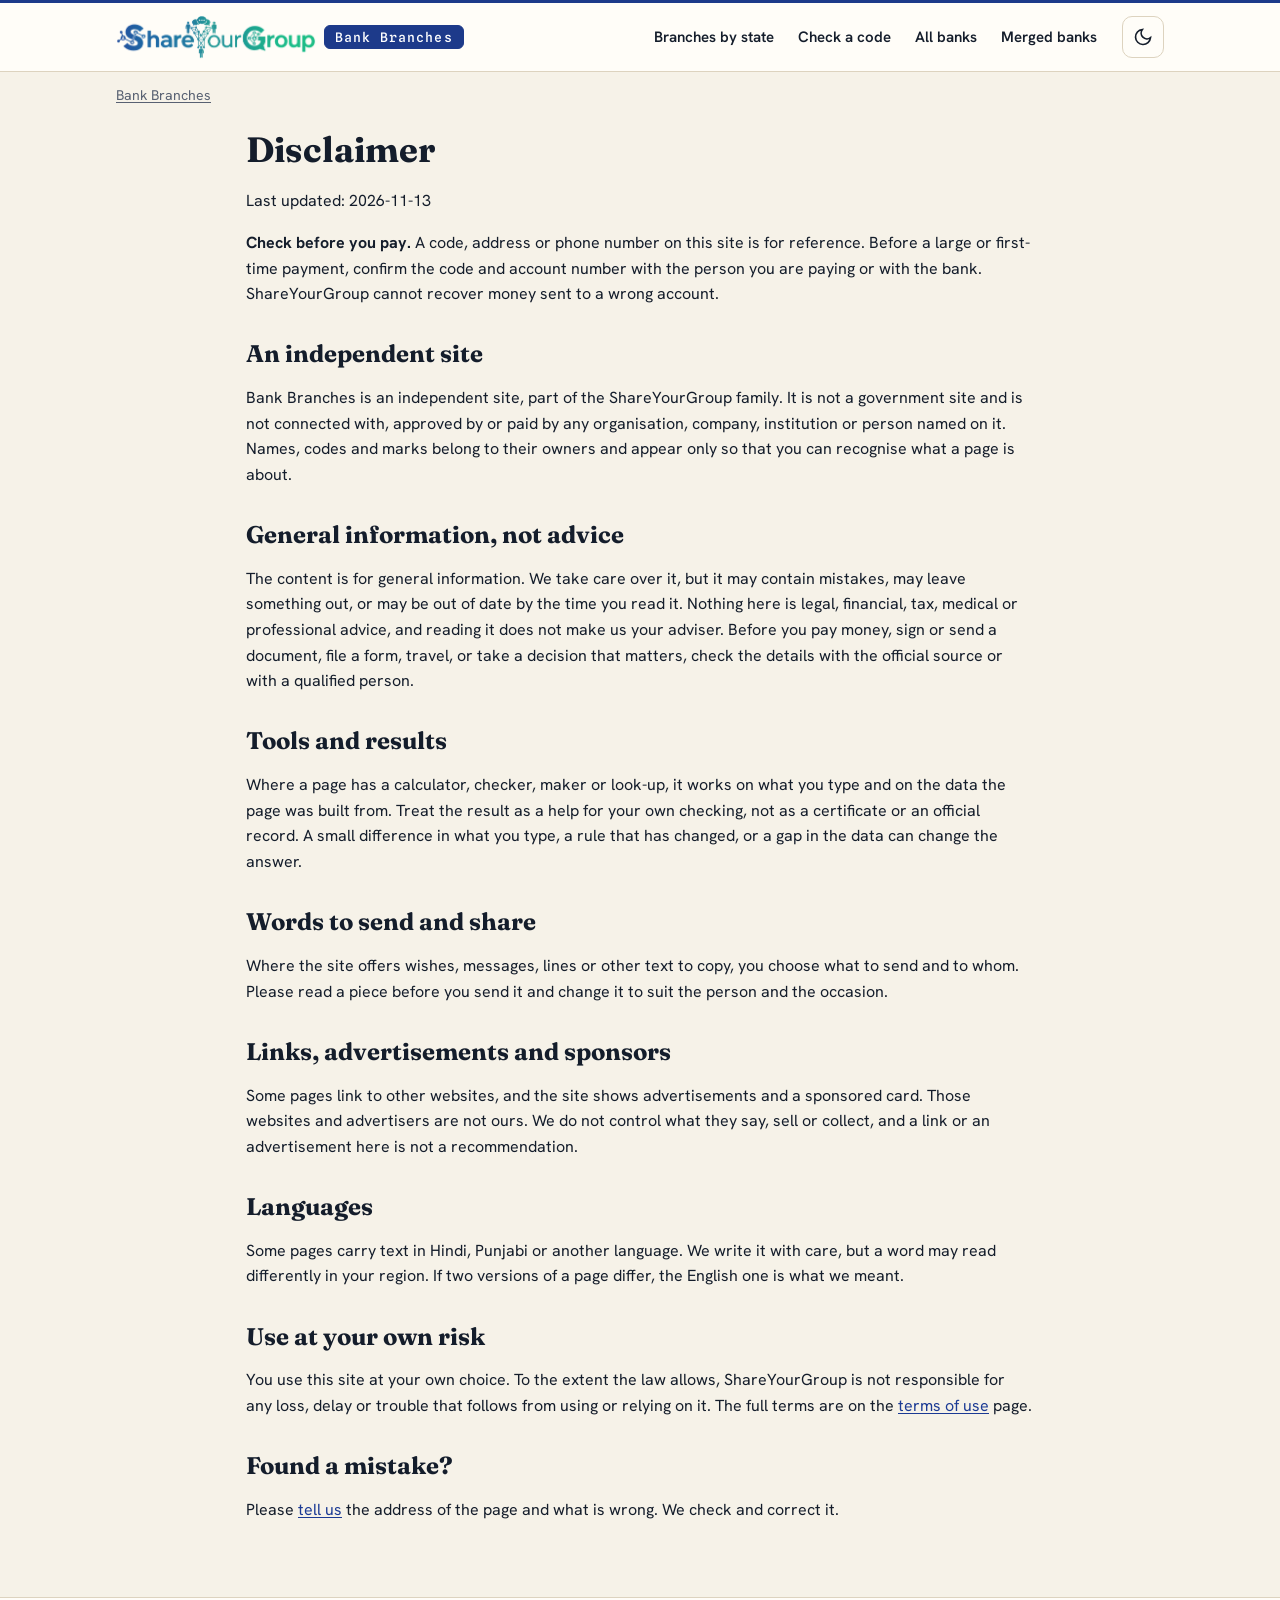
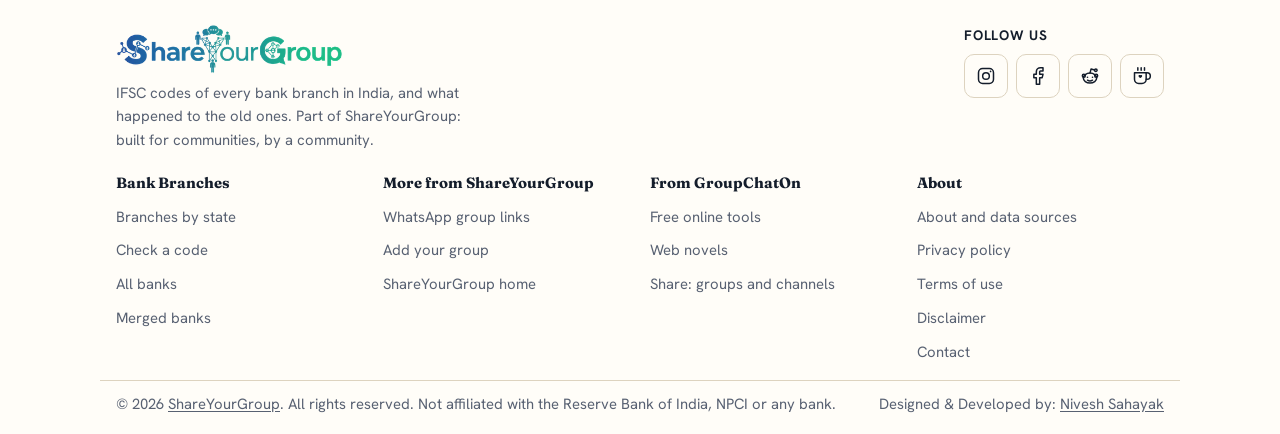
==== commit 7aa036d1: "Contact page: working form through FormSubmit (1 of 1)" ====
--- a/disclaimer/index.html
+++ b/disclaimer/index.html
@@ -1 +1 @@
-<!doctype html><html lang="en-IN"><head><meta charset="utf-8"><meta name="viewport" content="width=device-width,initial-scale=1"><title>Disclaimer | Bank Branches by ShareYourGroup</title><meta name="description" content="Bank Branches is an independent site for general information. Check important details with an official source."><link rel="canonical" href="https://branches.shareyourgroup.com/disclaimer/"><meta property="og:type" content="website"><meta property="og:title" content="Disclaimer | Bank Branches by ShareYourGroup"><meta property="og:description" content="Bank Branches is an independent site for general information. Check important details with an official source."><meta property="og:url" content="https://branches.shareyourgroup.com/disclaimer/"><meta property="og:site_name" content="Bank Branches by ShareYourGroup"><meta property="og:image" content="https://branches.shareyourgroup.com/icons/share.png"><meta name="twitter:card" content="summary"><meta name="theme-color" content="#0a0f1e"><link rel="icon" href="/icons/fav-32.png"><link rel="apple-touch-icon" href="/icons/icon-180.png"><style>:root{--bg:#f6f2e8;--ink:#141d2b}@media (prefers-color-scheme:dark){:root:not([data-theme=light]){--bg:#0a0f1e;--ink:#eef1f8}}:root[data-theme=dark]{--bg:#0a0f1e;--ink:#eef1f8}html{background:var(--bg);color:var(--ink)}body{margin:0;background:var(--bg)}.boot{position:fixed;inset:0;background:var(--bg);z-index:100;display:flex;flex-direction:column;gap:14px;align-items:center;justify-content:center;opacity:0;pointer-events:none;animation:bi .2s ease .25s forwards}.boot i{width:84px;height:84px;border-radius:22px;background:url(/icons/icon-192.png) center/cover no-repeat;animation:bb 1.2s ease-in-out infinite}.boot b{width:120px;height:4px;border-radius:4px;background:linear-gradient(90deg,transparent,#f2b63c,transparent);background-size:200% 100%;animation:bs 1.1s linear infinite}@keyframes bi{to{opacity:1}}@keyframes bb{50%{transform:scale(1.07)}}@keyframes bs{from{background-position:200% 0}to{background-position:-200% 0}}html.ready .boot{display:none}html.ready main{animation:sin .3s ease-out}@keyframes sin{from{opacity:0;transform:translateY(6px)}}@media (prefers-reduced-motion:reduce){.boot i,.boot b,html.ready main{animation:none}}</style><noscript><style>.boot{display:none}</style></noscript><script>try{var t=localStorage.getItem("syg-theme");if(t)document.documentElement.setAttribute("data-theme",t)}catch(e){}setTimeout(function(){document.documentElement.classList.add("ready")},4000)</script><link rel="preload" href="/assets/site.css?v=1f799d5064" as="style"><link rel="preconnect" href="https://fonts.googleapis.com"><link rel="preconnect" href="https://fonts.gstatic.com" crossorigin><script type="application/ld+json">{"@context": "https://schema.org", "@graph": [{"@type": "WebSite", "@id": "https://branches.shareyourgroup.com/#site", "url": "https://branches.shareyourgroup.com/", "name": "Bank Branches by ShareYourGroup", "publisher": {"@type": "Organization", "name": "ShareYourGroup", "url": "https://www.shareyourgroup.com/"}}]}</script></head><body data-ads="0"><div class="boot" aria-hidden="true"><i></i><b></b></div><link rel="stylesheet" href="/assets/site.css?v=1f799d5064"><link rel="stylesheet" href="/assets/ifsc.css?v=067eca8151"><link rel="stylesheet" href="https://fonts.googleapis.com/css2?family=Fraunces:opsz,wght@9..144,600;9..144,700&family=Hanken+Grotesk:wght@400;600;700&family=Spline+Sans+Mono:wght@500&display=swap" media="print" onload="this.media='all'"><a class="skip" href="#main">Skip to content</a><header class="hd"><div class="wrap hd-in"><a class="brand" href="/" aria-label="Bank Branches by ShareYourGroup, home"><img class="mk mk-l" src="/icons/logo-light.webp" alt="ShareYourGroup" width="200" height="44"><img class="mk mk-d" src="/icons/logo-dark.webp" alt="ShareYourGroup" width="200" height="44"><i>Bank Branches</i></a><nav class="nav" aria-label="Sections"><a href="/">Branches by state</a><a href="https://ifsc.shareyourgroup.com/#check">Check a code</a><a href="https://ifsc.shareyourgroup.com/banks/">All banks</a><a href="https://ifsc.shareyourgroup.com/merged-banks/">Merged banks</a></nav><button class="ic" type="button" data-theme-btn aria-label="Light or dark"><svg viewBox="0 0 24 24" width="20" height="20" fill="none" stroke="currentColor" stroke-width="2" aria-hidden="true"><path d="M21 12.8A9 9 0 1 1 11.2 3a7 7 0 0 0 9.8 9.8z"/></svg></button></div></header><nav class="crumbs wrap" aria-label="You are here"><a href="/">Bank Branches</a></nav><main id="main"><article class="prose wrap"><h1>Disclaimer</h1><p>Last updated: 2026-11-12</p><p><b>Check before you pay.</b> A code, address or phone number on this site is for reference. Before a large or first-time payment, confirm the code and account number with the person you are paying or with the bank. ShareYourGroup cannot recover money sent to a wrong account.</p><h2>An independent site</h2><p>Bank Branches is an independent site, part of the ShareYourGroup family. It is not a government site and is not connected with, approved by or paid by any organisation, company, institution or person named on it. Names, codes and marks belong to their owners and appear only so that you can recognise what a page is about.</p><h2>General information, not advice</h2><p>The content is for general information. We take care over it, but it may contain mistakes, may leave something out, or may be out of date by the time you read it. Nothing here is legal, financial, tax, medical or professional advice, and reading it does not make us your adviser. Before you pay money, sign or send a document, file a form, travel, or take a decision that matters, check the details with the official source or with a qualified person.</p><h2>Tools and results</h2><p>Where a page has a calculator, checker, maker or look-up, it works on what you type and on the data the page was built from. Treat the result as a help for your own checking, not as a certificate or an official record. A small difference in what you type, a rule that has changed, or a gap in the data can change the answer.</p><h2>Words to send and share</h2><p>Where the site offers wishes, messages, lines or other text to copy, you choose what to send and to whom. Please read a piece before you send it and change it to suit the person and the occasion.</p><h2>Links, advertisements and sponsors</h2><p>Some pages link to other websites, and the site shows advertisements and a sponsored card. Those websites and advertisers are not ours. We do not control what they say, sell or collect, and a link or an advertisement here is not a recommendation.</p><h2>Languages</h2><p>Some pages carry text in Hindi, Punjabi or another language. We write it with care, but a word may read differently in your region. If two versions of a page differ, the English one is what we meant.</p><h2>Use at your own risk</h2><p>You use this site at your own choice. To the extent the law allows, ShareYourGroup is not responsible for any loss, delay or trouble that follows from using or relying on it. The full terms are on the <a href="/terms-of-use/">terms of use</a> page.</p><h2>Found a mistake?</h2><p>Please <a href="/contact/">tell us</a> the address of the page and what is wrong. We check and correct it.</p></article></main><footer class="ft"><div class="wrap ft-brand"><div><a href="https://www.shareyourgroup.com/" aria-label="ShareYourGroup home"><img class="mk mk-l" src="/icons/logo-light.webp" alt="ShareYourGroup" width="173" height="38" loading="lazy"><img class="mk mk-d" src="/icons/logo-dark.webp" alt="ShareYourGroup" width="173" height="38" loading="lazy"></a><p>IFSC codes of every bank branch in India, and what happened to the old ones. Part of ShareYourGroup: built for communities, by a community.</p></div><div><p class="follow">Follow us</p><div class="socials"> <a aria-label="Instagram" class="icon-btn soc soc-ig" href="https://www.instagram.com/shareyourgroup" rel="noopener" target="_blank" title="Instagram"><svg aria-hidden="true" class="i" viewBox="0 0 24 24"><rect height="18" rx="5" width="18" x="3" y="3"></rect><circle cx="12" cy="12" r="4"></circle><circle cx="17.5" cy="6.5" fill="currentColor" r="1" stroke="none"></circle></svg></a> <a aria-label="Facebook" class="icon-btn soc soc-fb" href="https://www.facebook.com/shareyourgroup" rel="noopener" target="_blank" title="Facebook"><svg aria-hidden="true" class="i" viewBox="0 0 24 24"><path d="M18 2h-3a5 5 0 0 0-5 5v3H7v4h3v8h4v-8h3l1-4h-4V7a1 1 0 0 1 1-1h3z"></path></svg></a> <a aria-label="Reddit" class="icon-btn soc soc-rd" href="https://www.reddit.com/user/shareyourgroup/" rel="noopener" target="_blank" title="Reddit"><svg aria-hidden="true" class="i" viewBox="0 0 24 24"><ellipse cx="12" cy="14.5" rx="8" ry="6"></ellipse><circle cx="4.6" cy="11.6" r="1.8"></circle><circle cx="19.4" cy="11.6" r="1.8"></circle><path d="M12 8.5l1.3-5 4.2 1.2"></path><circle cx="19" cy="5" r="1.5"></circle><circle cx="9" cy="13.5" fill="currentColor" r="1" stroke="none"></circle><circle cx="15" cy="13.5" fill="currentColor" r="1" stroke="none"></circle><path d="M9 17c1.8 1.2 4.2 1.2 6 0"></path></svg></a> <a aria-label="Support us on Ko-fi" class="icon-btn soc soc-kf" href="https://ko-fi.com/mkr" rel="noopener" target="_blank" title="Support us on Ko-fi"><svg aria-hidden="true" class="i" viewBox="0 0 24 24"><path d="M17 8h1a4 4 0 0 1 0 8h-1"></path><path d="M3 8h14v8a5 5 0 0 1-5 5H8a5 5 0 0 1-5-5z"></path><path d="M10 11.2c-.6-.8-2.2-.6-2.2.7 0 1.1 1.5 2 2.2 2.6.7-.6 2.2-1.5 2.2-2.6 0-1.3-1.6-1.5-2.2-.7z" fill="currentColor" stroke="none"></path><path d="M7 2v3M11 2v3M15 2v3"></path></svg></a> </div></div></div><div class="wrap ft-in"><div><b>Bank Branches</b><a href="/">Branches by state</a><a href="https://ifsc.shareyourgroup.com/#check">Check a code</a><a href="https://ifsc.shareyourgroup.com/banks/">All banks</a><a href="https://ifsc.shareyourgroup.com/merged-banks/">Merged banks</a></div><div><b>More from ShareYourGroup</b><a href="https://www.shareyourgroup.com/">WhatsApp group links</a><a href="https://www.shareyourgroup.com/p/submit-your-group-links.html">Add your group</a><a href="https://www.shareyourgroup.com/">ShareYourGroup home</a></div><div><b>From GroupChatOn</b><a href="https://infinity.groupchaton.com/">Free online tools</a><a href="https://novel.groupchaton.com/">Web novels</a><a href="https://share.groupchaton.com/">Share: groups and channels</a></div><div><b>About</b><a href="/about/">About and data sources</a><a href="/privacy-policy/">Privacy policy</a><a href="/terms-of-use/">Terms of use</a><a href="/disclaimer/">Disclaimer</a><a href="/contact/">Contact</a></div></div><div class="wrap ft-end"><p>&#169; 2026 <a href="https://www.shareyourgroup.com/">ShareYourGroup</a>. All rights reserved. Not affiliated with the Reserve Bank of India, NPCI or any bank.</p><p class="credit"><span data-ns-credit>Designed &amp; Developed by: <a href="https://www.niveshsahayak.in/" rel="noopener" target="_blank">Nivesh Sahayak</a></span></p></div></footer><script src="/assets/site.js?v=be6129bb4a" defer></script><script src="https://assets.niveshsahayak.in/assets/credit.js" defer></script></body></html>
+<!doctype html><html lang="en-IN"><head><meta charset="utf-8"><meta name="viewport" content="width=device-width,initial-scale=1"><title>Disclaimer | Bank Branches by ShareYourGroup</title><meta name="description" content="Bank Branches is an independent site for general information. Check important details with an official source."><link rel="canonical" href="https://branches.shareyourgroup.com/disclaimer/"><meta property="og:type" content="website"><meta property="og:title" content="Disclaimer | Bank Branches by ShareYourGroup"><meta property="og:description" content="Bank Branches is an independent site for general information. Check important details with an official source."><meta property="og:url" content="https://branches.shareyourgroup.com/disclaimer/"><meta property="og:site_name" content="Bank Branches by ShareYourGroup"><meta property="og:image" content="https://branches.shareyourgroup.com/icons/share.png"><meta name="twitter:card" content="summary"><meta name="theme-color" content="#0a0f1e"><link rel="icon" href="/icons/fav-32.png"><link rel="apple-touch-icon" href="/icons/icon-180.png"><style>:root{--bg:#f6f2e8;--ink:#141d2b}@media (prefers-color-scheme:dark){:root:not([data-theme=light]){--bg:#0a0f1e;--ink:#eef1f8}}:root[data-theme=dark]{--bg:#0a0f1e;--ink:#eef1f8}html{background:var(--bg);color:var(--ink)}body{margin:0;background:var(--bg)}.boot{position:fixed;inset:0;background:var(--bg);z-index:100;display:flex;flex-direction:column;gap:14px;align-items:center;justify-content:center;opacity:0;pointer-events:none;animation:bi .2s ease .25s forwards}.boot i{width:84px;height:84px;border-radius:22px;background:url(/icons/icon-192.png) center/cover no-repeat;animation:bb 1.2s ease-in-out infinite}.boot b{width:120px;height:4px;border-radius:4px;background:linear-gradient(90deg,transparent,#f2b63c,transparent);background-size:200% 100%;animation:bs 1.1s linear infinite}@keyframes bi{to{opacity:1}}@keyframes bb{50%{transform:scale(1.07)}}@keyframes bs{from{background-position:200% 0}to{background-position:-200% 0}}html.ready .boot{display:none}html.ready main{animation:sin .3s ease-out}@keyframes sin{from{opacity:0;transform:translateY(6px)}}@media (prefers-reduced-motion:reduce){.boot i,.boot b,html.ready main{animation:none}}</style><noscript><style>.boot{display:none}</style></noscript><script>try{var t=localStorage.getItem("syg-theme");if(t)document.documentElement.setAttribute("data-theme",t)}catch(e){}setTimeout(function(){document.documentElement.classList.add("ready")},4000)</script><link rel="preload" href="/assets/site.css?v=1f799d5064" as="style"><link rel="preconnect" href="https://fonts.googleapis.com"><link rel="preconnect" href="https://fonts.gstatic.com" crossorigin><script type="application/ld+json">{"@context": "https://schema.org", "@graph": [{"@type": "WebSite", "@id": "https://branches.shareyourgroup.com/#site", "url": "https://branches.shareyourgroup.com/", "name": "Bank Branches by ShareYourGroup", "publisher": {"@type": "Organization", "name": "ShareYourGroup", "url": "https://www.shareyourgroup.com/"}}]}</script></head><body data-ads="0"><div class="boot" aria-hidden="true"><i></i><b></b></div><link rel="stylesheet" href="/assets/site.css?v=1f799d5064"><link rel="stylesheet" href="/assets/ifsc.css?v=067eca8151"><link rel="stylesheet" href="https://fonts.googleapis.com/css2?family=Fraunces:opsz,wght@9..144,600;9..144,700&family=Hanken+Grotesk:wght@400;600;700&family=Spline+Sans+Mono:wght@500&display=swap" media="print" onload="this.media='all'"><a class="skip" href="#main">Skip to content</a><header class="hd"><div class="wrap hd-in"><a class="brand" href="/" aria-label="Bank Branches by ShareYourGroup, home"><img class="mk mk-l" src="/icons/logo-light.webp" alt="ShareYourGroup" width="200" height="44"><img class="mk mk-d" src="/icons/logo-dark.webp" alt="ShareYourGroup" width="200" height="44"><i>Bank Branches</i></a><nav class="nav" aria-label="Sections"><a href="/">Branches by state</a><a href="https://ifsc.shareyourgroup.com/#check">Check a code</a><a href="https://ifsc.shareyourgroup.com/banks/">All banks</a><a href="https://ifsc.shareyourgroup.com/merged-banks/">Merged banks</a></nav><button class="ic" type="button" data-theme-btn aria-label="Light or dark"><svg viewBox="0 0 24 24" width="20" height="20" fill="none" stroke="currentColor" stroke-width="2" aria-hidden="true"><path d="M21 12.8A9 9 0 1 1 11.2 3a7 7 0 0 0 9.8 9.8z"/></svg></button></div></header><nav class="crumbs wrap" aria-label="You are here"><a href="/">Bank Branches</a></nav><main id="main"><article class="prose wrap"><h1>Disclaimer</h1><p>Last updated: 2026-11-13</p><p><b>Check before you pay.</b> A code, address or phone number on this site is for reference. Before a large or first-time payment, confirm the code and account number with the person you are paying or with the bank. ShareYourGroup cannot recover money sent to a wrong account.</p><h2>An independent site</h2><p>Bank Branches is an independent site, part of the ShareYourGroup family. It is not a government site and is not connected with, approved by or paid by any organisation, company, institution or person named on it. Names, codes and marks belong to their owners and appear only so that you can recognise what a page is about.</p><h2>General information, not advice</h2><p>The content is for general information. We take care over it, but it may contain mistakes, may leave something out, or may be out of date by the time you read it. Nothing here is legal, financial, tax, medical or professional advice, and reading it does not make us your adviser. Before you pay money, sign or send a document, file a form, travel, or take a decision that matters, check the details with the official source or with a qualified person.</p><h2>Tools and results</h2><p>Where a page has a calculator, checker, maker or look-up, it works on what you type and on the data the page was built from. Treat the result as a help for your own checking, not as a certificate or an official record. A small difference in what you type, a rule that has changed, or a gap in the data can change the answer.</p><h2>Words to send and share</h2><p>Where the site offers wishes, messages, lines or other text to copy, you choose what to send and to whom. Please read a piece before you send it and change it to suit the person and the occasion.</p><h2>Links, advertisements and sponsors</h2><p>Some pages link to other websites, and the site shows advertisements and a sponsored card. Those websites and advertisers are not ours. We do not control what they say, sell or collect, and a link or an advertisement here is not a recommendation.</p><h2>Languages</h2><p>Some pages carry text in Hindi, Punjabi or another language. We write it with care, but a word may read differently in your region. If two versions of a page differ, the English one is what we meant.</p><h2>Use at your own risk</h2><p>You use this site at your own choice. To the extent the law allows, ShareYourGroup is not responsible for any loss, delay or trouble that follows from using or relying on it. The full terms are on the <a href="/terms-of-use/">terms of use</a> page.</p><h2>Found a mistake?</h2><p>Please <a href="/contact/">tell us</a> the address of the page and what is wrong. We check and correct it.</p></article></main><footer class="ft"><div class="wrap ft-brand"><div><a href="https://www.shareyourgroup.com/" aria-label="ShareYourGroup home"><img class="mk mk-l" src="/icons/logo-light.webp" alt="ShareYourGroup" width="173" height="38" loading="lazy"><img class="mk mk-d" src="/icons/logo-dark.webp" alt="ShareYourGroup" width="173" height="38" loading="lazy"></a><p>IFSC codes of every bank branch in India, and what happened to the old ones. Part of ShareYourGroup: built for communities, by a community.</p></div><div><p class="follow">Follow us</p><div class="socials"> <a aria-label="Instagram" class="icon-btn soc soc-ig" href="https://www.instagram.com/shareyourgroup" rel="noopener" target="_blank" title="Instagram"><svg aria-hidden="true" class="i" viewBox="0 0 24 24"><rect height="18" rx="5" width="18" x="3" y="3"></rect><circle cx="12" cy="12" r="4"></circle><circle cx="17.5" cy="6.5" fill="currentColor" r="1" stroke="none"></circle></svg></a> <a aria-label="Facebook" class="icon-btn soc soc-fb" href="https://www.facebook.com/shareyourgroup" rel="noopener" target="_blank" title="Facebook"><svg aria-hidden="true" class="i" viewBox="0 0 24 24"><path d="M18 2h-3a5 5 0 0 0-5 5v3H7v4h3v8h4v-8h3l1-4h-4V7a1 1 0 0 1 1-1h3z"></path></svg></a> <a aria-label="Reddit" class="icon-btn soc soc-rd" href="https://www.reddit.com/user/shareyourgroup/" rel="noopener" target="_blank" title="Reddit"><svg aria-hidden="true" class="i" viewBox="0 0 24 24"><ellipse cx="12" cy="14.5" rx="8" ry="6"></ellipse><circle cx="4.6" cy="11.6" r="1.8"></circle><circle cx="19.4" cy="11.6" r="1.8"></circle><path d="M12 8.5l1.3-5 4.2 1.2"></path><circle cx="19" cy="5" r="1.5"></circle><circle cx="9" cy="13.5" fill="currentColor" r="1" stroke="none"></circle><circle cx="15" cy="13.5" fill="currentColor" r="1" stroke="none"></circle><path d="M9 17c1.8 1.2 4.2 1.2 6 0"></path></svg></a> <a aria-label="Support us on Ko-fi" class="icon-btn soc soc-kf" href="https://ko-fi.com/mkr" rel="noopener" target="_blank" title="Support us on Ko-fi"><svg aria-hidden="true" class="i" viewBox="0 0 24 24"><path d="M17 8h1a4 4 0 0 1 0 8h-1"></path><path d="M3 8h14v8a5 5 0 0 1-5 5H8a5 5 0 0 1-5-5z"></path><path d="M10 11.2c-.6-.8-2.2-.6-2.2.7 0 1.1 1.5 2 2.2 2.6.7-.6 2.2-1.5 2.2-2.6 0-1.3-1.6-1.5-2.2-.7z" fill="currentColor" stroke="none"></path><path d="M7 2v3M11 2v3M15 2v3"></path></svg></a> </div></div></div><div class="wrap ft-in"><div><b>Bank Branches</b><a href="/">Branches by state</a><a href="https://ifsc.shareyourgroup.com/#check">Check a code</a><a href="https://ifsc.shareyourgroup.com/banks/">All banks</a><a href="https://ifsc.shareyourgroup.com/merged-banks/">Merged banks</a></div><div><b>More from ShareYourGroup</b><a href="https://www.shareyourgroup.com/">WhatsApp group links</a><a href="https://www.shareyourgroup.com/p/submit-your-group-links.html">Add your group</a><a href="https://www.shareyourgroup.com/">ShareYourGroup home</a></div><div><b>From GroupChatOn</b><a href="https://infinity.groupchaton.com/">Free online tools</a><a href="https://novel.groupchaton.com/">Web novels</a><a href="https://share.groupchaton.com/">Share: groups and channels</a></div><div><b>About</b><a href="/about/">About and data sources</a><a href="/privacy-policy/">Privacy policy</a><a href="/terms-of-use/">Terms of use</a><a href="/disclaimer/">Disclaimer</a><a href="/contact/">Contact</a></div></div><div class="wrap ft-end"><p>&#169; 2026 <a href="https://www.shareyourgroup.com/">ShareYourGroup</a>. All rights reserved. Not affiliated with the Reserve Bank of India, NPCI or any bank.</p><p class="credit"><span data-ns-credit>Designed &amp; Developed by: <a href="https://www.niveshsahayak.in/" rel="noopener" target="_blank">Nivesh Sahayak</a></span></p></div></footer><script src="/assets/site.js?v=be6129bb4a" defer></script><script src="https://assets.niveshsahayak.in/assets/credit.js" defer></script></body></html>
